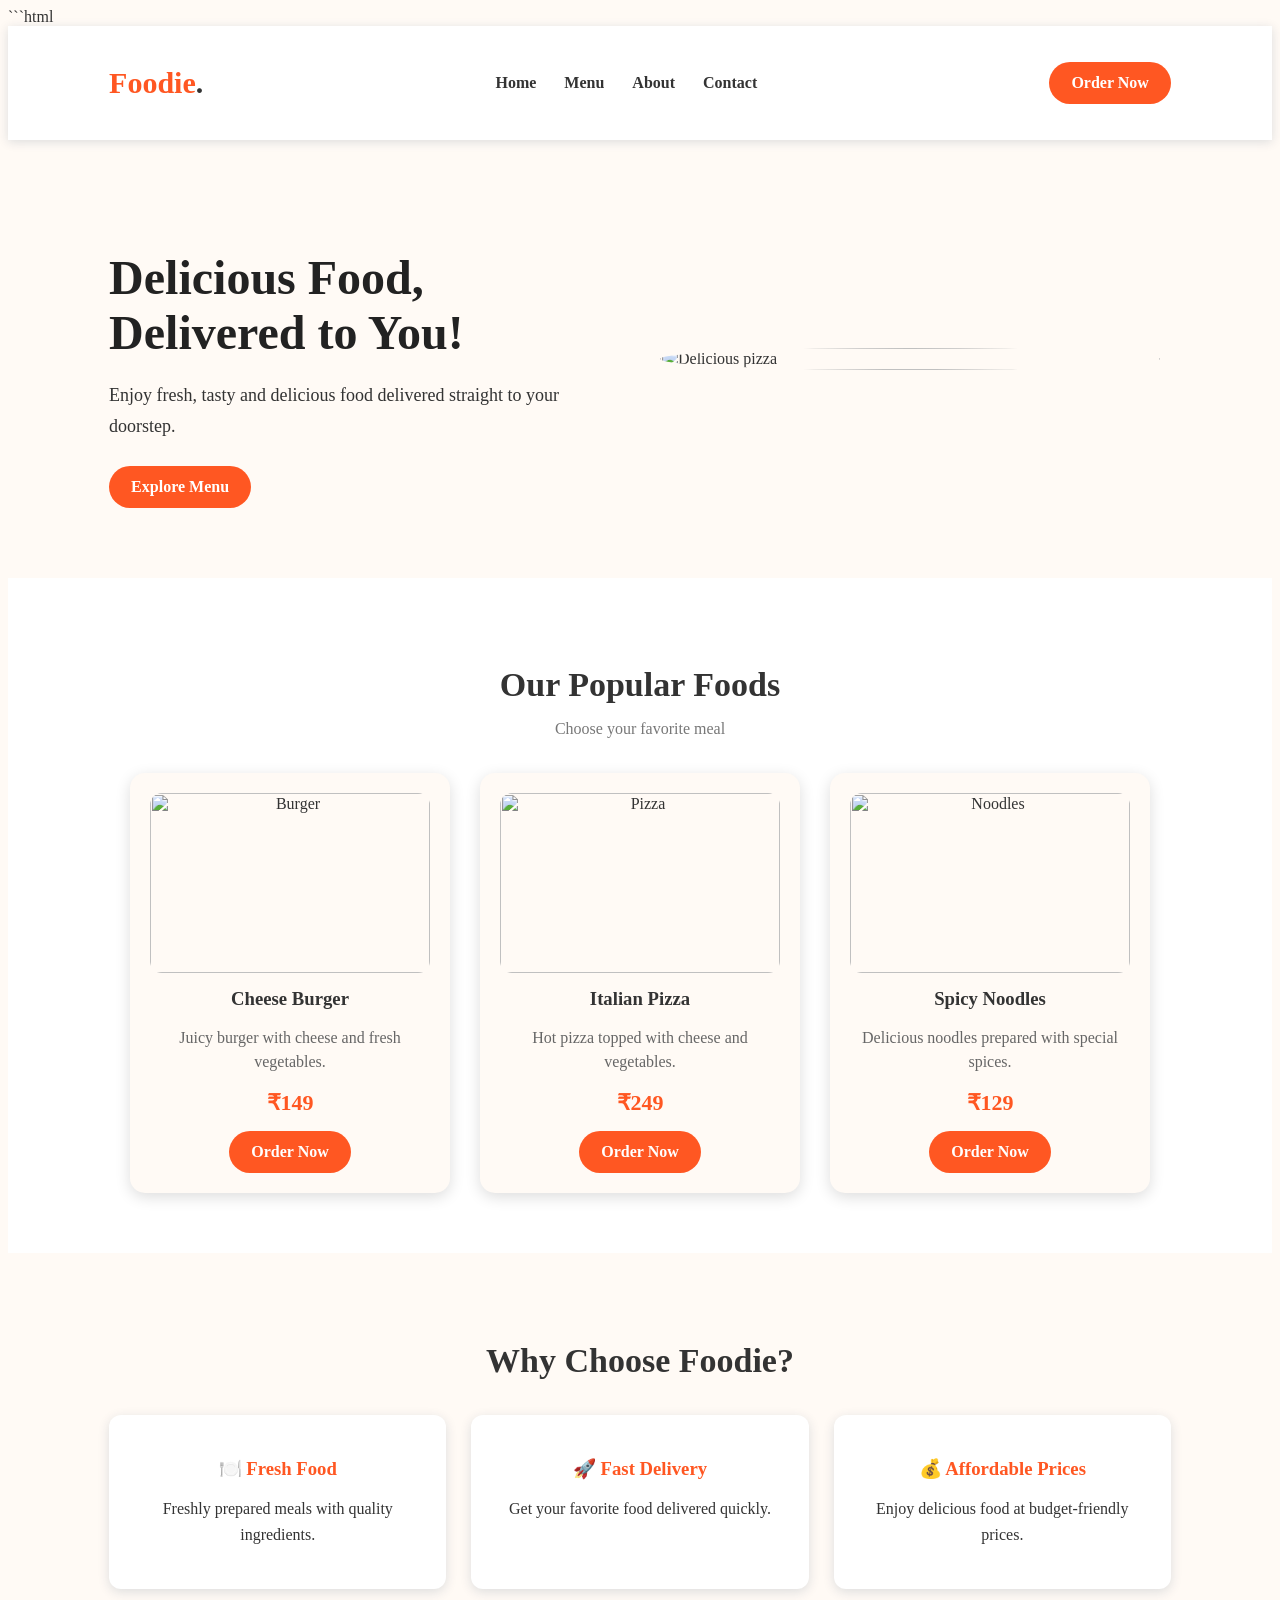
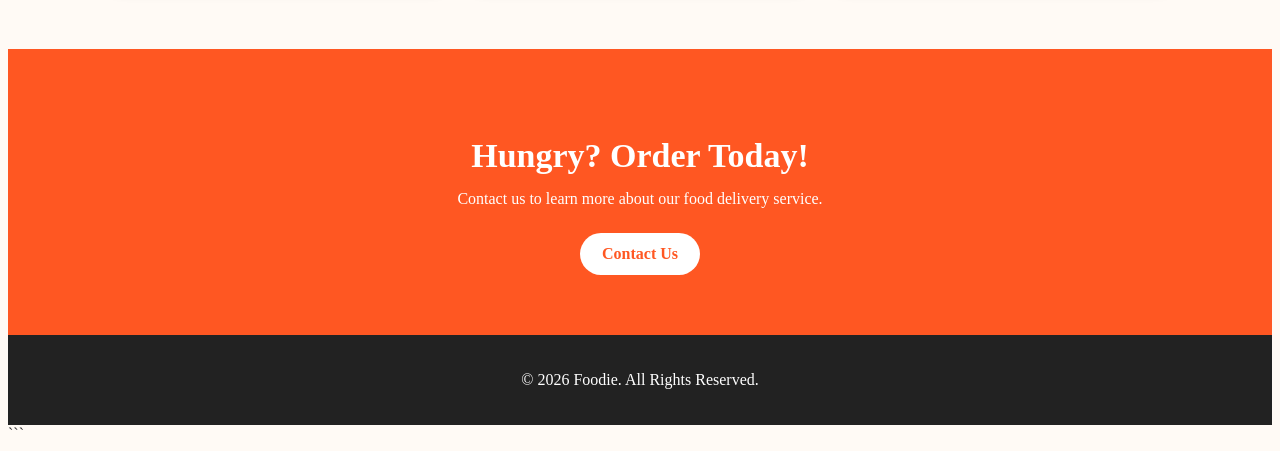
==== food.html @ 49d30394 "files added" ====
```html
<!DOCTYPE html>
<html lang="en">
<head>
    <meta charset="UTF-8">
    <meta name="viewport" content="width=device-width, initial-scale=1.0">
    <title>Foodie - Food Delivery</title>
    <link rel="stylesheet" href="food.css">
</head>
<body>

    <!-- Navigation Bar -->
    <header>
        <h1 class="logo">Foodie<span>.</span></h1>

        <nav>
            <a href="#home">Home</a>
            <a href="#menu">Menu</a>
            <a href="#about">About</a>
            <a href="#contact">Contact</a>
        </nav>

        <a href="#menu" class="btn">Order Now</a>
    </header>

    <!-- Home Section -->
    <section class="hero" id="home">
        <div class="hero-content">
            <h2>Delicious Food, <br>Delivered to You!</h2>

            <p>
                Enjoy fresh, tasty and delicious food delivered
                straight to your doorstep.
            </p>

            <a href="#menu" class="btn">Explore Menu</a>
        </div>

        <div class="hero-image">
            <img
                src="https://images.unsplash.com/photo-1565299624946-b28f40a0ae38?w=600"
                alt="Delicious pizza">
        </div>
    </section>

    <!-- Menu Section -->
    <section class="menu" id="menu">
        <h2>Our Popular Foods</h2>
        <p class="subtitle">Choose your favorite meal</p>

        <div class="food-container">

            <div class="food-card">
                <img
                    src="https://images.unsplash.com/photo-1568901346375-23c9450c58cd?w=400"
                    alt="Burger">
                <h3>Cheese Burger</h3>
                <p>Juicy burger with cheese and fresh vegetables.</p>
                <h4>₹149</h4>
                <a href="#contact" class="btn">Order Now</a>
            </div>

            <div class="food-card">
                <img
                    src="https://images.unsplash.com/photo-157 pizza?w=400"
                    alt="Pizza">
                <h3>Italian Pizza</h3>
                <p>Hot pizza topped with cheese and vegetables.</p>
                <h4>₹249</h4>
                <a href="#contact" class="btn">Order Now</a>
            </div>

            <div class="food-card">
                <img
                    src="https://images.unsplash.com/photo-1569718212165-3a8278d5f624?w=400"
                    alt="Noodles">
                <h3>Spicy Noodles</h3>
                <p>Delicious noodles prepared with special spices.</p>
                <h4>₹129</h4>
                <a href="#contact" class="btn">Order Now</a>
            </div>

        </div>
    </section>

    <!-- About Section -->
    <section class="about" id="about">
        <h2>Why Choose Foodie?</h2>
        <div class="features">
            <div>
                <h3>🍽️ Fresh Food</h3>
                <p>Freshly prepared meals with quality ingredients.</p>
            </div>

            <div>
                <h3>🚀 Fast Delivery</h3>
                <p>Get your favorite food delivered quickly.</p>
            </div>

            <div>
                <h3>💰 Affordable Prices</h3>
                <p>Enjoy delicious food at budget-friendly prices.</p>
            </div>
        </div>
    </section>

    <!-- Contact Section -->
    <section class="contact" id="contact">
        <h2>Hungry? Order Today!</h2>
        <p>Contact us to learn more about our food delivery service.</p>
        <a href="mailto:foodie@example.com" class="btn">Contact Us</a>
    </section>

    <!-- Footer -->
    <footer>
        <p>© 2026 Foodie. All Rights Reserved.</p>
    </footer>

</body>
</html>
```
---- food.css ----
```css

/* General Styling */
* {
    margin: 0;
    padding: 0;
    box-sizing: border-box;
    font-family: Arial, sans-serif;
    scroll-behavior: smooth;
}

body {
    background-color: #fffaf5;
    color: #333;
}

/* Navigation Bar */
header {
    display: flex;
    justify-content: space-between;
    align-items: center;
    padding: 20px 8%;
    background: white;
    box-shadow: 0 2px 10px #ddd;
}

.logo {
    color: #ff5722;
    font-size: 30px;
}

.logo span {
    color: #333;
}

nav a {
    text-decoration: none;
    color: #333;
    margin: 0 12px;
    font-weight: bold;
}

nav a:hover {
    color: #ff5722;
}

/* Buttons */
.btn {
    display: inline-block;
    background: #ff5722;
    color: white;
    padding: 12px 22px;
    text-decoration: none;
    border-radius: 25px;
    font-weight: bold;
    border: none;
}

.btn:hover {
    background: #e64a19;
    transform: scale(1.05);
}

/* Home Section */
.hero {
    display: flex;
    align-items: center;
    justify-content: space-between;
    padding: 70px 8%;
    gap: 40px;
}

.hero-content {
    flex: 1;
}

.hero-content h2 {
    font-size: 48px;
    color: #222;
    margin-bottom: 20px;
}

.hero-content p {
    font-size: 18px;
    line-height: 1.7;
    margin-bottom: 25px;
}

.hero-image {
    flex: 1;
}

.hero-image img {
    width: 100%;
    max-width: 500px;
    border-radius: 50%;
}

/* Menu Section */
.menu {
    padding: 60px 8%;
    text-align: center;
    background: #fff;
}

.menu h2,
.about h2,
.contact h2 {
    font-size: 34px;
    margin-bottom: 15px;
}

.subtitle {
    color: #777;
    margin-bottom: 35px;
}

.food-container {
    display: flex;
    justify-content: center;
    gap: 30px;
    flex-wrap: wrap;
}

.food-card {
    width: 280px;
    padding: 20px;
    background: #fffaf5;
    border-radius: 15px;
    box-shadow: 0 4px 15px #ddd;
    transition: 0.3s;
}

.food-card:hover {
    transform: translateY(-8px);
    box-shadow: 0 8px 20px #ccc;
}

.food-card img {
    width: 100%;
    height: 180px;
    object-fit: cover;
    border-radius: 12px;
}

.food-card h3 {
    margin: 15px 0 10px;
}

.food-card p {
    color: #666;
    line-height: 1.5;
}

.food-card h4 {
    color: #ff5722;
    font-size: 22px;
    margin: 15px 0;
}

/* About Section */
.about {
    padding: 60px 8%;
    text-align: center;
}

.features {
    display: flex;
    justify-content: space-between;
    gap: 25px;
    margin-top: 35px;
}

.features div {
    flex: 1;
    padding: 25px;
    background: white;
    border-radius: 12px;
    box-shadow: 0 3px 12px #ddd;
}

.features h3 {
    margin-bottom: 15px;
    color: #ff5722;
}

.features p {
    line-height: 1.6;
}

/* Contact Section */
.contact {
    text-align: center;
    background: #ff5722;
    color: white;
    padding: 60px 20px;
}

.contact p {
    margin: 15px 0 25px;
}

.contact .btn {
    background: white;
    color: #ff5722;
}

/* Footer */
footer {
    background: #222;
    color: white;
    text-align: center;
    padding: 20px;
}

/* Responsive Design */
@media (max-width: 768px) {
    header {
        flex-direction: column;
        gap: 20px;
    }

    nav {
        display: flex;
        flex-wrap: wrap;
        justify-content: center;
        gap: 12px;
    }

    nav a {
        margin: 0;
    }

    .hero {
        flex-direction: column;
        text-align: center;
    }

    .hero-content h2 {
        font-size: 36px;
    }

    .hero-image img {
        width: 100%;
    }

    .features {
        flex-direction: column;
    }
}

```
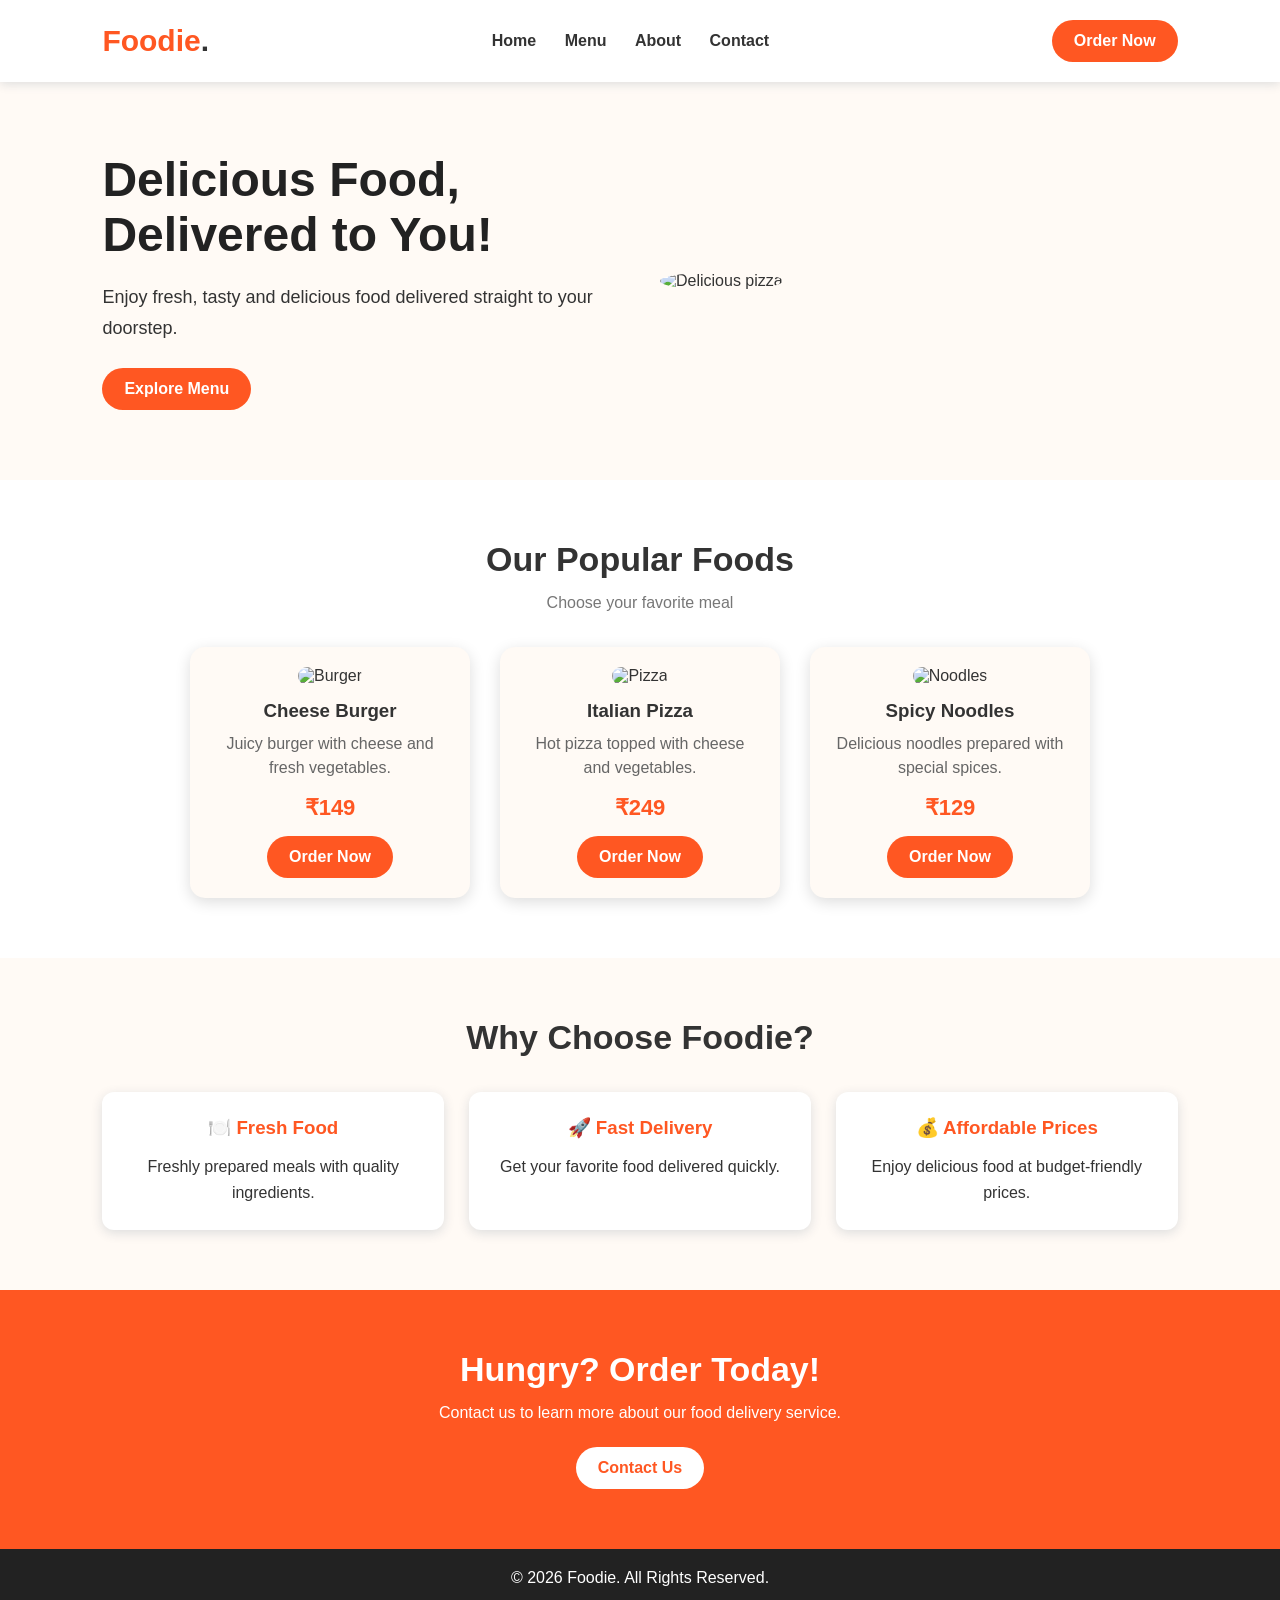
==== commit 07705d04: "intial commiy" ====
--- a/food.html
+++ b/food.html
@@ -1,12 +1,13 @@
-```html
 <!DOCTYPE html>
 <html lang="en">
+
 <head>
     <meta charset="UTF-8">
     <meta name="viewport" content="width=device-width, initial-scale=1.0">
     <title>Foodie - Food Delivery</title>
     <link rel="stylesheet" href="food.css">
 </head>
+
 <body>
 
     <!-- Navigation Bar -->
@@ -37,9 +38,7 @@
         </div>
 
         <div class="hero-image">
-            <img
-                src="https://images.unsplash.com/photo-1565299624946-b28f40a0ae38?w=600"
-                alt="Delicious pizza">
+            <img src="https://images.unsplash.com/photo-1565299624946-b28f40a0ae38?w=600" alt="Delicious pizza">
         </div>
     </section>
 
@@ -51,9 +50,7 @@
         <div class="food-container">
 
             <div class="food-card">
-                <img
-                    src="https://images.unsplash.com/photo-1568901346375-23c9450c58cd?w=400"
-                    alt="Burger">
+                <img src="https://images.unsplash.com/photo-1568901346375-23c9450c58cd?w=400" alt="Burger">
                 <h3>Cheese Burger</h3>
                 <p>Juicy burger with cheese and fresh vegetables.</p>
                 <h4>₹149</h4>
@@ -61,9 +58,7 @@
             </div>
 
             <div class="food-card">
-                <img
-                    src="https://images.unsplash.com/photo-157 pizza?w=400"
-                    alt="Pizza">
+                <img src="https://images.unsplash.com/photo-157 pizza?w=400" alt="Pizza">
                 <h3>Italian Pizza</h3>
                 <p>Hot pizza topped with cheese and vegetables.</p>
                 <h4>₹249</h4>
@@ -71,9 +66,7 @@
             </div>
 
             <div class="food-card">
-                <img
-                    src="https://images.unsplash.com/photo-1569718212165-3a8278d5f624?w=400"
-                    alt="Noodles">
+                <img src="https://images.unsplash.com/photo-1569718212165-3a8278d5f624?w=400" alt="Noodles">
                 <h3>Spicy Noodles</h3>
                 <p>Delicious noodles prepared with special spices.</p>
                 <h4>₹129</h4>
@@ -117,5 +110,5 @@
     </footer>
 
 </body>
-</html>
-```
+
+</html>
--- a/food.css
+++ b/food.css
@@ -1,4 +1,3 @@
-```css
 
 /* General Styling */
 * {
@@ -249,4 +248,3 @@
     }
 }
 
-```
